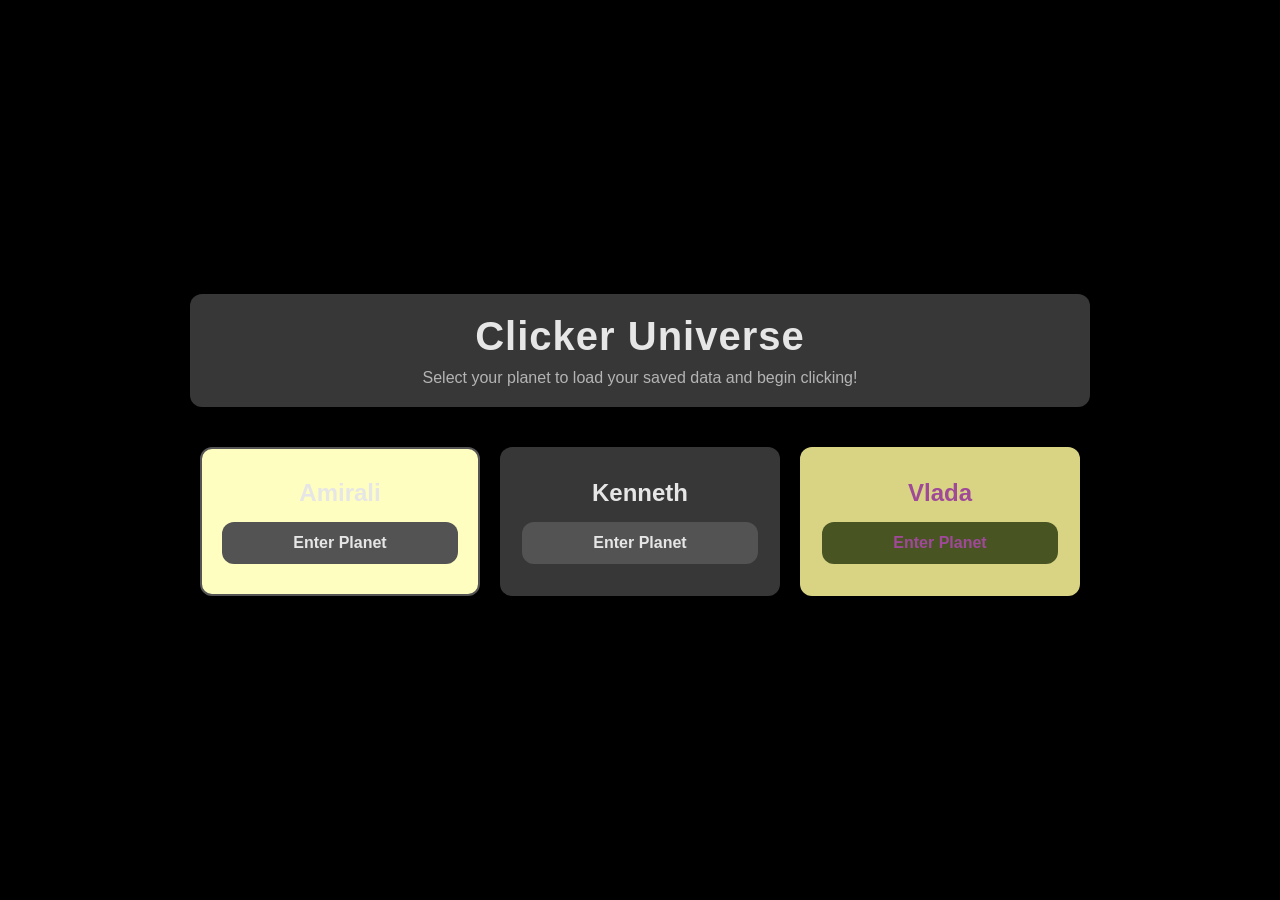
==== index.html @ e8cffe39 "Fix HTML entity encoding in index.html" ====
<!DOCTYPE html>
<html lang="en">
<head>
    <meta charset="UTF-8">
    <meta name="viewport" content="width=device-width, initial-scale=1.0">
    <title>Choose Your Clicker</title>
    <style>
        body { margin: 0; background: black; color: #e6e6e6; font-family: Arial, sans-serif; display: flex; justify-content: center; align-items: center; min-height: 100vh; }
        .menu-container { text-align: center; padding: 40px 20px; max-width: 900px; width: 100%; }
        header { background: #373737; border-radius: 12px; padding: 20px; margin-bottom: 30px; box-shadow: 0 4px 15px rgba(0,0,0,0.5); }
        header h1 { margin: 0 0 10px 0; font-size: 2.5rem; letter-spacing: 1px; }
        header p { margin: 0; color: #b4b4b4; }
        
        /* --- Card Layout & Base Elements --- */
        .button-group { display: grid; grid-template-columns: repeat(auto-fit, minmax(250px, 1fr)); gap: 20px; padding: 10px; }
        .character-card { background: #373737; border-radius: 12px; padding: 30px 20px; display: flex; flex-direction: column; align-items: center; justify-content: space-between; transition: 0.2s; cursor: pointer; border: 2px solid transparent; box-sizing: border-box; }
        .character-card:active { transform: scale(0.98); }
        .character-card h2 { margin: 0 0 15px 0; font-size: 1.5rem; }
        .menu-btn { border-radius: 12px; border: none; padding: 12px 24px; font-size: 16px; font-weight: bold; width: 100%; transition: 0.2s; cursor: pointer; }

        /* --- Amirali Monochrome Theme --- */
        .card-amirali { background-color: rgb(255, 254, 193);; border-color: #555555; }
        .card-amirali:hover { transform: translateY(-5px); border-color: #ffffff; box-shadow: 0 0 20px rgba(255, 255, 255, 0.2); }
        .btn-amirali { background: #535353; color: #e6e6e6; }
        .card-amirali:hover .btn-amirali { background: #ffffff; color: #000000; box-shadow: 0 0 15px rgba(255, 255, 255, 0.5); }

        /* --- Kenneth Green Theme --- */
        .card-kenneth:hover { transform: translateY(-5px); box-shadow: 0 0 20px rgba(6, 226, 47, 0.4); }
        .btn-kenneth { background: #535353; color: #e6e6e6; }
        .card-kenneth:hover .btn-kenneth { background: #06e22f; color: black; box-shadow: 0 0 15px rgba(6, 226, 47, 0.6); }

        /* --- Vlada Retro Theme --- */
        .card-vlada { background: #d9d484; color: #9f4998; }
        .card-vlada:hover { transform: translateY(-5px); box-shadow: 0 0 20px rgba(217, 212, 132, 0.4); }
        .btn-vlada { background: #485523; color: #9f4998; }
        .card-vlada:hover .btn-vlada { background: #f3f0ce; box-shadow: 0 0 15px rgba(243, 240, 206, 0.6); }
    </style>
</head>
<body>
    <div class="menu-container">
        <header>
            <h1>Clicker Universe</h1>
            <p>Select your planet to load your saved data and begin clicking!</p>
        </header>
        
        <div class="button-group">
            <div class="character-card card-amirali" onclick="window.location.href='./amirali.html'">
                <h2>Amirali</h2>
                <button class="menu-btn btn-amirali">Enter Planet</button>
            </div>
            
            <div class="character-card card-kenneth" onclick="window.location.href='./kenneth.html'">
                <h2>Kenneth</h2>
                <button class="menu-btn btn-kenneth">Enter Planet</button>
            </div>
            
            <div class="character-card card-vlada" onclick="window.location.href='./vlada.html'">
                <h2>Vlada</h2>
                <button class="menu-btn btn-vlada">Enter Planet</button>
            </div>
        </div>
    </div>
</body>
</html>
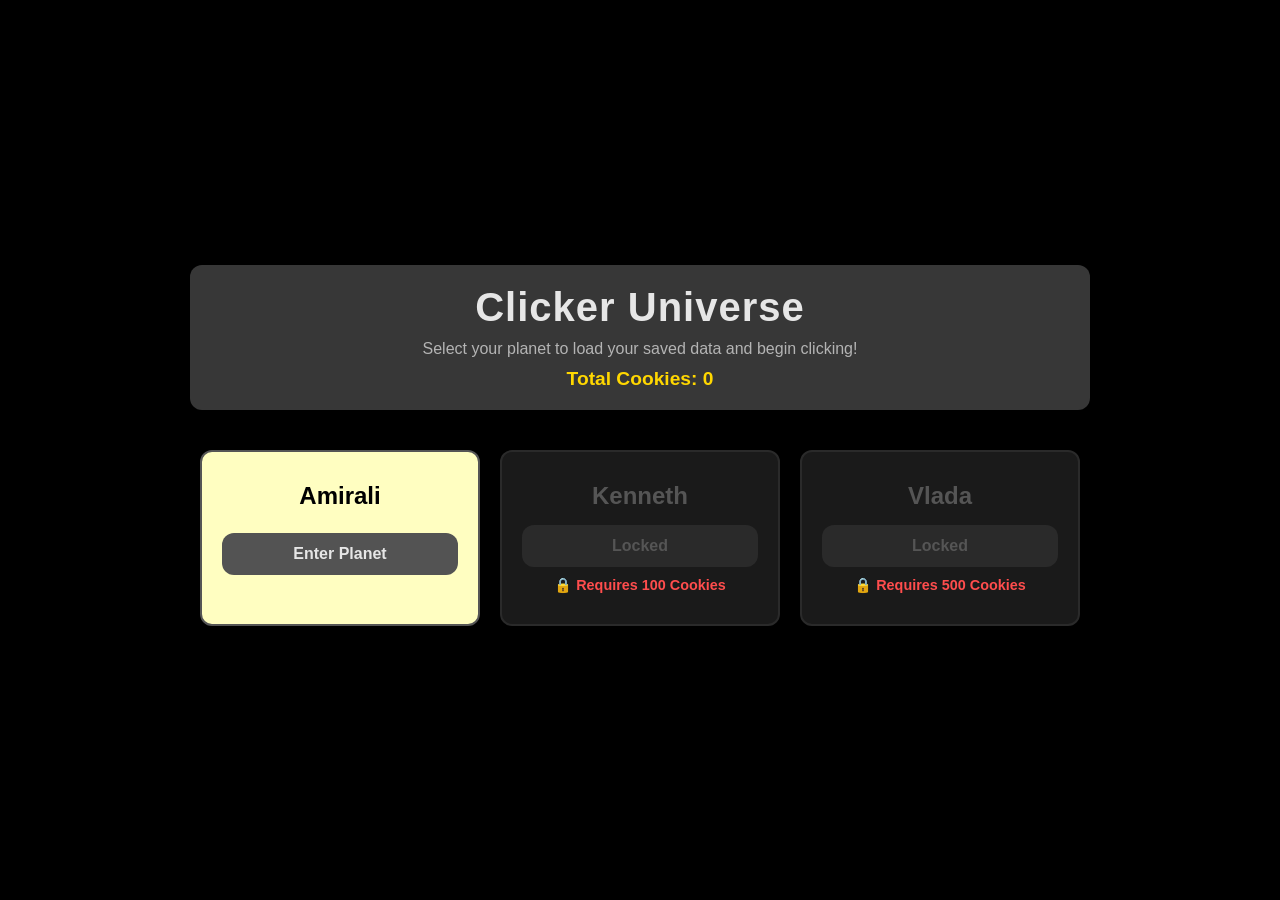
==== commit 1d9ca703: "Enhance character card functionality with cookie locks Added cookie counter display and lock overlay" ====
--- a/index.html
+++ b/index.html
@@ -11,6 +11,9 @@
         header h1 { margin: 0 0 10px 0; font-size: 2.5rem; letter-spacing: 1px; }
         header p { margin: 0; color: #b4b4b4; }
         
+        /* Cookie Score Counter display on top */
+        .cookie-counter { font-size: 1.2rem; color: #ffd700; margin-top: 10px; font-weight: bold; }
+        
         /* --- Card Layout & Base Elements --- */
         .button-group { display: grid; grid-template-columns: repeat(auto-fit, minmax(250px, 1fr)); gap: 20px; padding: 10px; }
         .character-card { background: #373737; border-radius: 12px; padding: 30px 20px; display: flex; flex-direction: column; align-items: center; justify-content: space-between; transition: 0.2s; cursor: pointer; border: 2px solid transparent; box-sizing: border-box; }
@@ -19,7 +22,7 @@
         .menu-btn { border-radius: 12px; border: none; padding: 12px 24px; font-size: 16px; font-weight: bold; width: 100%; transition: 0.2s; cursor: pointer; }
 
         /* --- Amirali Monochrome Theme --- */
-        .card-amirali { background-color: rgb(255, 254, 193);; border-color: #555555; }
+        .card-amirali { background-color: rgb(255, 254, 193); color: #000000; border-color: #555555; }
         .card-amirali:hover { transform: translateY(-5px); border-color: #ffffff; box-shadow: 0 0 20px rgba(255, 255, 255, 0.2); }
         .btn-amirali { background: #535353; color: #e6e6e6; }
         .card-amirali:hover .btn-amirali { background: #ffffff; color: #000000; box-shadow: 0 0 15px rgba(255, 255, 255, 0.5); }
@@ -34,6 +37,29 @@
         .card-vlada:hover { transform: translateY(-5px); box-shadow: 0 0 20px rgba(217, 212, 132, 0.4); }
         .btn-vlada { background: #485523; color: #9f4998; }
         .card-vlada:hover .btn-vlada { background: #f3f0ce; box-shadow: 0 0 15px rgba(243, 240, 206, 0.6); }
+
+        /* --- Lock Overlay Styles --- */
+        .character-card.is-locked {
+            position: relative;
+            background: #1a1a1a !important;
+            color: #555555 !important;
+            border-color: #2a2a2a !important;
+            cursor: not-allowed;
+            transform: none !important;
+            box-shadow: none !important;
+        }
+        .character-card.is-locked .menu-btn {
+            background: #2a2a2a !important;
+            color: #555555 !important;
+            cursor: not-allowed;
+            box-shadow: none !important;
+        }
+        .lock-notice {
+            font-size: 0.9rem;
+            color: #ff4d4d;
+            margin-top: 10px;
+            font-weight: bold;
+        }
     </style>
 </head>
 <body>
@@ -41,24 +67,66 @@
         <header>
             <h1>Clicker Universe</h1>
             <p>Select your planet to load your saved data and begin clicking!</p>
+            <!-- Displays the running global score -->
+            <div class="cookie-counter" id="cookieDisplay">Total Cookies: 0</div>
         </header>
         
         <div class="button-group">
-            <div class="character-card card-amirali" onclick="window.location.href='./amirali.html'">
+            <!-- Amirali: Unlocked by default (Requires 0 cookies) -->
+            <div class="character-card card-amirali" data-required="0" data-url="./amirali.html">
                 <h2>Amirali</h2>
                 <button class="menu-btn btn-amirali">Enter Planet</button>
+                <div class="lock-notice"></div>
             </div>
             
-            <div class="character-card card-kenneth" onclick="window.location.href='./kenneth.html'">
+            <!-- Kenneth: Requires 100 cookies to enter -->
+            <div class="character-card card-kenneth" data-required="100" data-url="./kenneth.html">
                 <h2>Kenneth</h2>
                 <button class="menu-btn btn-kenneth">Enter Planet</button>
+                <div class="lock-notice"></div>
             </div>
             
-            <div class="character-card card-vlada" onclick="window.location.href='./vlada.html'">
+            <!-- Vlada: Requires 500 cookies to enter -->
+            <div class="character-card card-vlada" data-required="500" data-url="./vlada.html">
                 <h2>Vlada</h2>
                 <button class="menu-btn btn-vlada">Enter Planet</button>
+                <div class="lock-notice"></div>
             </div>
         </div>
     </div>
+
+    <script>
+        document.addEventListener("DOMContentLoaded", () => {
+            // 1. Fetch your user's cookie progress out of storage (defaults to 0 if new player)
+            const totalCookies = parseInt(localStorage.getItem("totalCookies")) || 0;
+            
+            // 2. Update visual text counter header
+            document.getElementById("cookieDisplay").innerText = `Total Cookies: ${totalCookies}`;
+
+            // 3. Process each card to check restrictions
+            const cards = document.querySelectorAll(".character-card");
+
+            cards.forEach(card => {
+                const required = parseInt(card.getAttribute("data-required"));
+                const targetUrl = card.getAttribute("data-url");
+                const noticeElement = card.querySelector(".lock-notice");
+                const buttonElement = card.querySelector(".menu-btn");
+
+                if (totalCookies >= required) {
+                    // --- PLANET IS UNLOCKED ---
+                    // Allow navigating on click
+                    card.addEventListener("click", () => {
+                        window.location.href = targetUrl;
+                    });
+                    noticeElement.innerText = ""; // Clear notice text
+                } else {
+                    // --- PLANET IS LOCKED ---
+                    card.classList.add("is-locked");
+                    noticeElement.innerText = `🔒 Requires ${required} Cookies`;
+                    buttonElement.innerText = "Locked";
+                }
+            });
+        });
+    </script>
 </body>
 </html>
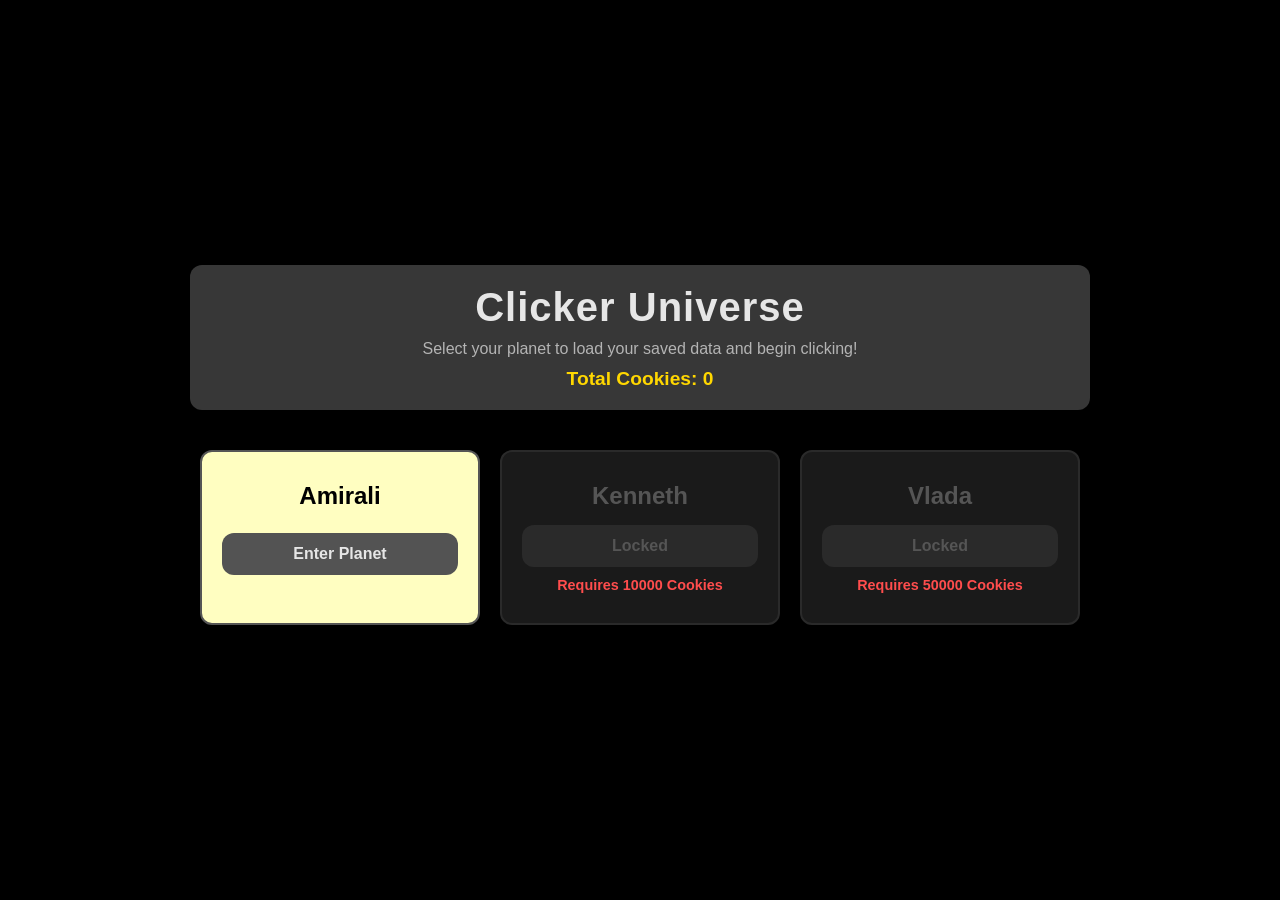
==== commit 4b8bfe22: "Change cookie requirements for Kenneth and Vlada Updated cookie requirements for character cards in " ====
--- a/index.html
+++ b/index.html
@@ -79,15 +79,15 @@
                 <div class="lock-notice"></div>
             </div>
             
-            <!-- Kenneth: Requires 100 cookies to enter -->
-            <div class="character-card card-kenneth" data-required="100" data-url="./kenneth.html">
+            <!-- Kenneth: Requires 10000 cookies to enter -->
+            <div class="character-card card-kenneth" data-required="10000" data-url="./kenneth.html">
                 <h2>Kenneth</h2>
                 <button class="menu-btn btn-kenneth">Enter Planet</button>
                 <div class="lock-notice"></div>
             </div>
             
-            <!-- Vlada: Requires 500 cookies to enter -->
-            <div class="character-card card-vlada" data-required="500" data-url="./vlada.html">
+            <!-- Vlada: Requires 50000 cookies to enter -->
+            <div class="character-card card-vlada" data-required="50000" data-url="./vlada.html">
                 <h2>Vlada</h2>
                 <button class="menu-btn btn-vlada">Enter Planet</button>
                 <div class="lock-notice"></div>
@@ -122,7 +122,7 @@
                 } else {
                     // --- PLANET IS LOCKED ---
                     card.classList.add("is-locked");
-                    noticeElement.innerText = `🔒 Requires ${required} Cookies`;
+                    noticeElement.innerText = `Requires ${required} Cookies`;
                     buttonElement.innerText = "Locked";
                 }
             });
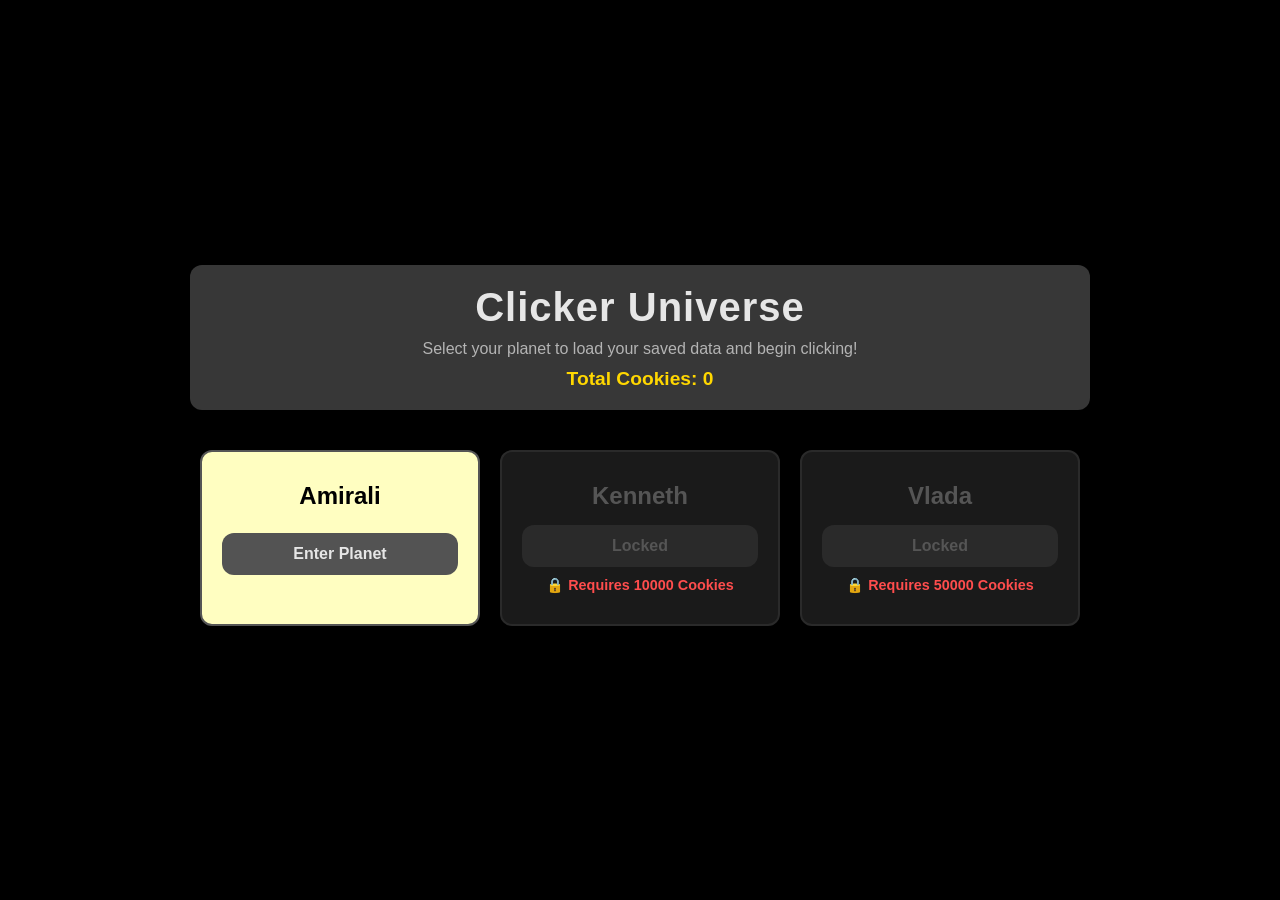
==== commit 3bc34ba4: "Refactor index.html for Clicker Universe Updated HTML structure and styles for the Clicker Universe " ====
--- a/index.html
+++ b/index.html
@@ -71,62 +71,70 @@
             <div class="cookie-counter" id="cookieDisplay">Total Cookies: 0</div>
         </header>
         
-        <div class="button-group">
-            <!-- Amirali: Unlocked by default (Requires 0 cookies) -->
-            <div class="character-card card-amirali" data-required="0" data-url="./amirali.html">
-                <h2>Amirali</h2>
-                <button class="menu-btn btn-amirali">Enter Planet</button>
-                <div class="lock-notice"></div>
-            </div>
-            
-            <!-- Kenneth: Requires 10000 cookies to enter -->
-            <div class="character-card card-kenneth" data-required="10000" data-url="./kenneth.html">
-                <h2>Kenneth</h2>
-                <button class="menu-btn btn-kenneth">Enter Planet</button>
-                <div class="lock-notice"></div>
-            </div>
-            
-            <!-- Vlada: Requires 50000 cookies to enter -->
-            <div class="character-card card-vlada" data-required="50000" data-url="./vlada.html">
-                <h2>Vlada</h2>
-                <button class="menu-btn btn-vlada">Enter Planet</button>
-                <div class="lock-notice"></div>
-            </div>
-        </div>
+       <div class="button-group">
+    <!-- Amirali: Requires 0 cookies -->
+    <div class="character-card card-amirali" data-required="0" data-url="./amirali.html">
+        <h2>Amirali</h2>
+        <button class="menu-btn btn-amirali">Enter Planet</button>
+        <div class="lock-notice"></div>
+    </div>
+    
+    <!-- Kenneth: Requires 100 cookies -->
+    <div class="character-card card-kenneth" data-required="10000" data-url="./kenneth.html">
+        <h2>Kenneth</h2>
+        <button class="menu-btn btn-kenneth">Enter Planet</button>
+        <div class="lock-notice"></div>
+    </div>
+    
+    <!-- Vlada: Requires 500 cookies -->
+    <div class="character-card card-vlada" data-required="50000" data-url="./vlada.html">
+        <h2>Vlada</h2>
+        <button class="menu-btn btn-vlada">Enter Planet</button>
+        <div class="lock-notice"></div>
+    </div>
+</div>
     </div>
 
-    <script>
-        document.addEventListener("DOMContentLoaded", () => {
-            // 1. Fetch your user's cookie progress out of storage (defaults to 0 if new player)
-            const totalCookies = parseInt(localStorage.getItem("totalCookies")) || 0;
-            
-            // 2. Update visual text counter header
-            document.getElementById("cookieDisplay").innerText = `Total Cookies: ${totalCookies}`;
+   <script>
+    document.addEventListener("DOMContentLoaded", () => {
+        // 1. Fetch cookie progress out of storage (defaults to 0 if brand new player)
+        const totalCookies = parseInt(localStorage.getItem("totalCookies")) || 0;
+        
+        // 2. Update visual text counter header
+        document.getElementById("cookieDisplay").innerText = `Total Cookies: ${totalCookies}`;
 
-            // 3. Process each card to check restrictions
-            const cards = document.querySelectorAll(".character-card");
+        // 3. Process each card to check restrictions
+        const cards = document.querySelectorAll(".character-card");
 
-            cards.forEach(card => {
-                const required = parseInt(card.getAttribute("data-required"));
-                const targetUrl = card.getAttribute("data-url");
-                const noticeElement = card.querySelector(".lock-notice");
-                const buttonElement = card.querySelector(".menu-btn");
+        cards.forEach(card => {
+            const required = parseInt(card.getAttribute("data-required")) || 0;
+            const targetUrl = card.getAttribute("data-url");
+            const noticeElement = card.querySelector(".lock-notice");
+            const buttonElement = card.querySelector(".menu-btn");
 
-                if (totalCookies >= required) {
-                    // --- PLANET IS UNLOCKED ---
-                    // Allow navigating on click
-                    card.addEventListener("click", () => {
-                        window.location.href = targetUrl;
-                    });
-                    noticeElement.innerText = ""; // Clear notice text
-                } else {
-                    // --- PLANET IS LOCKED ---
-                    card.classList.add("is-locked");
-                    noticeElement.innerText = `Requires ${required} Cookies`;
-                    buttonElement.innerText = "Locked";
-                }
-            });
+            // SAFETY FIX: If it requires 0 cookies, or if the user has earned enough...
+            if (required === 0 || totalCookies >= required) {
+                // --- PLANET IS UNLOCKED ---
+                card.classList.remove("is-locked"); 
+                if (noticeElement) noticeElement.innerText = ""; 
+                if (buttonElement) buttonElement.innerText = "Enter Planet";
+
+                // Bind the navigation event click handler smoothly
+                card.onclick = () => {
+                    window.location.href = targetUrl;
+                };
+            } else {
+                // --- PLANET IS LOCKED ---
+                card.classList.add("is-locked");
+                if (noticeElement) noticeElement.innerText = `🔒 Requires ${required} Cookies`;
+                if (buttonElement) buttonElement.innerText = "Locked";
+                
+                // Clear out any old click events so they can't sneak in
+                card.onclick = null;
+            }
         });
-    </script>
+    });
+</script>
+
 </body>
 </html>
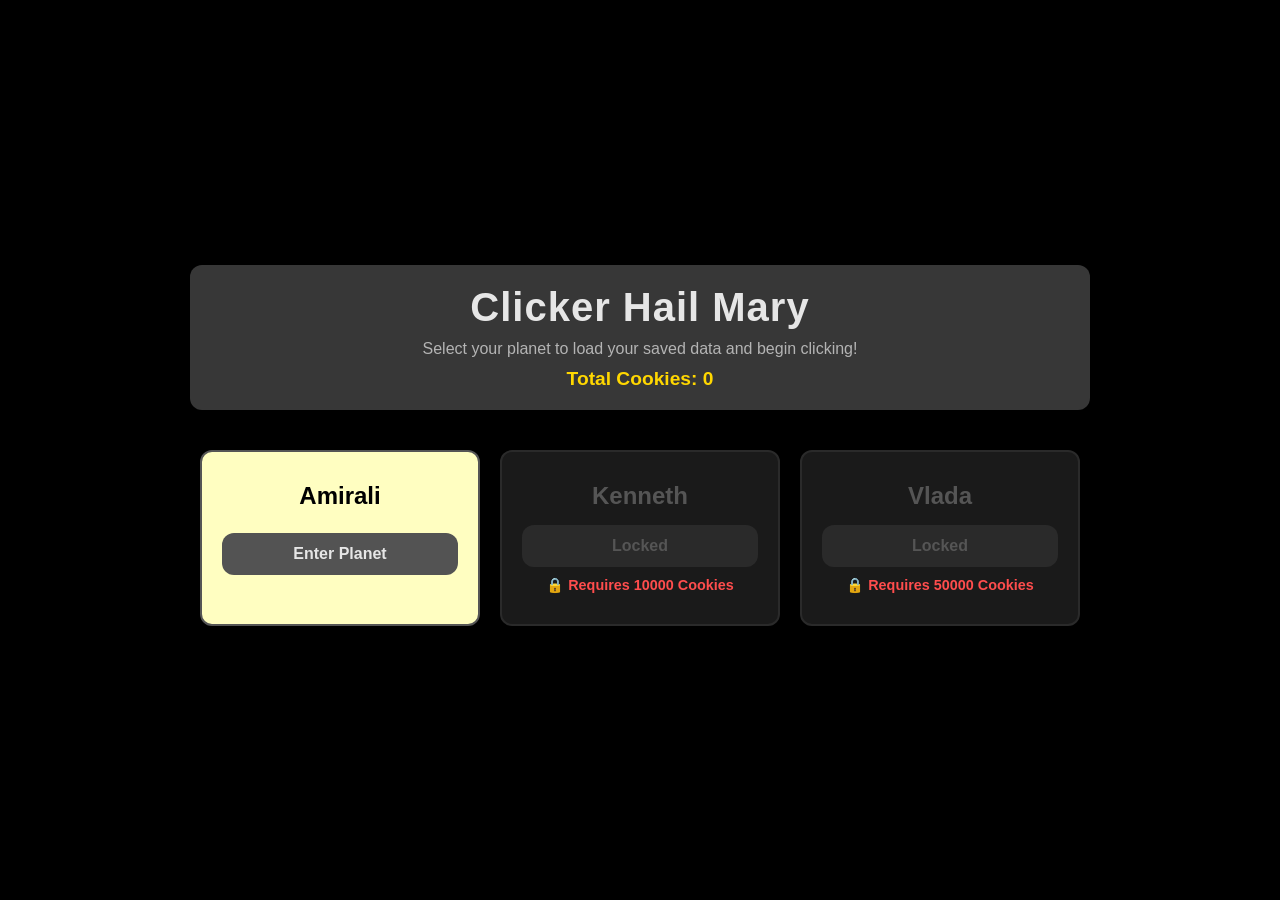
==== commit 250302bd: "Update title and content in index.html" ====
--- a/index.html
+++ b/index.html
@@ -1,6 +1,7 @@
 <!DOCTYPE html>
 <html lang="en">
 <head>
+    <link rel="icon" type="image/png" href="planetimg.png">
     <meta charset="UTF-8">
     <meta name="viewport" content="width=device-width, initial-scale=1.0">
     <title>Choose Your Clicker</title>
@@ -61,11 +62,12 @@
             font-weight: bold;
         }
     </style>
+     <link rel="icon" type="image/png" href="planetimg.png">
 </head>
 <body>
     <div class="menu-container">
         <header>
-            <h1>Clicker Universe</h1>
+            <h1>Clicker Hail Mary</h1>
             <p>Select your planet to load your saved data and begin clicking!</p>
             <!-- Displays the running global score -->
             <div class="cookie-counter" id="cookieDisplay">Total Cookies: 0</div>
